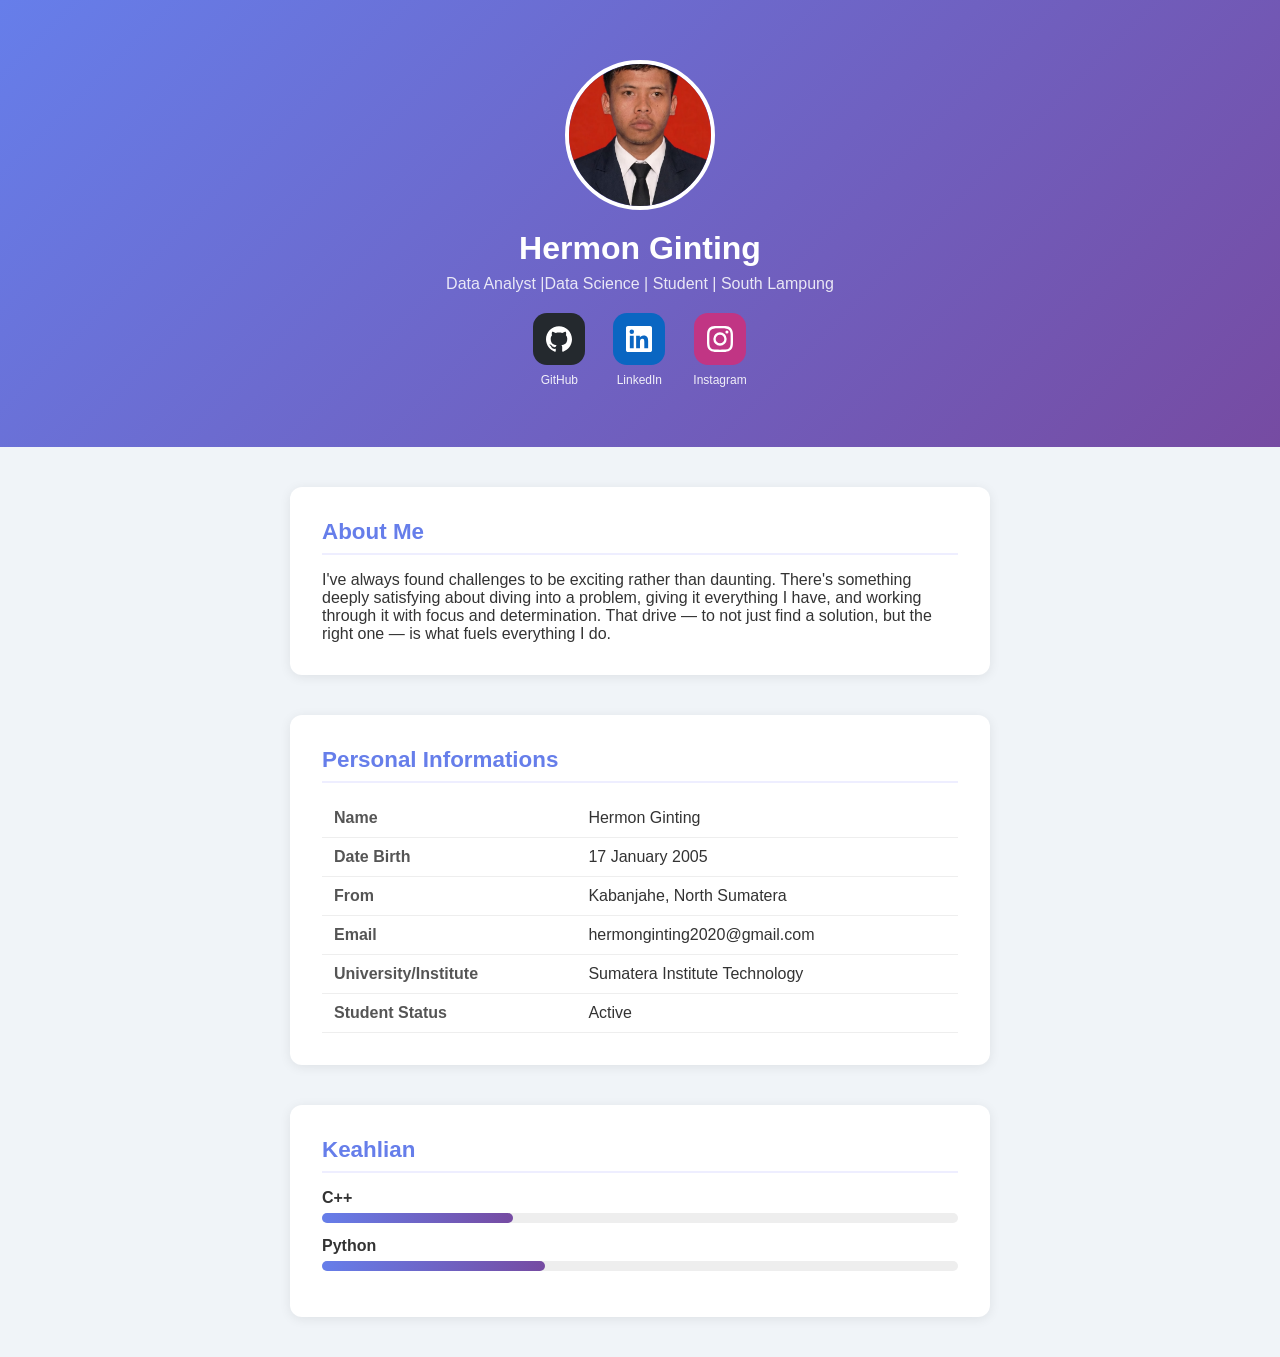
==== index.html @ 8c57c919 "fix: pindah file ke root" ====
<!DOCTYPE html>
<html lang="id">
<head>
  <meta charset="UTF-8">
  <meta name="viewport" content="width=device-width, initial-scale=1.0">
  <title>Biodata - Hermon Ginting</title>
  <link rel="stylesheet" href="style.css">
</head>
<body>
    <header>
        <img src="formal.jpeg" alt="Foto Profil" class="foto-profil">
        <h1>Hermon Ginting</h1>
        <p class="subtitle">Data Analyst |Data Science | Student | South Lampung</p>
       
        <nav class="socials">
        <a class="social-btn btn-github" href="https://github.com/Mon877-ars" target="_blank">
            <div class="social-icon">
                <svg viewBox="0 0 24 24"><path d="M12 .297c-6.63 0-12 5.373-12 12 0 5.303 3.438 9.8 8.205 11.385.6.113.82-.258.82-.577 0-.285-.01-1.04-.015-2.04-3.338.724-4.042-1.61-4.042-1.61-.546-1.387-1.333-1.757-1.333-1.757-1.09-.745.083-.729.083-.729 1.205.084 1.84 1.236 1.84 1.236 1.07 1.835 2.809 1.305 3.495.998.108-.776.418-1.305.762-1.605-2.665-.3-5.466-1.332-5.466-5.93 0-1.31.465-2.38 1.235-3.22-.135-.303-.54-1.523.105-3.176 0 0 1.005-.322 3.3 1.23.96-.267 1.98-.399 3-.405 1.02.006 2.04.138 3 .405 2.28-1.552 3.285-1.23 3.285-1.23.645 1.653.24 2.873.12 3.176.765.84 1.23 1.91 1.23 3.22 0 4.61-2.805 5.625-5.475 5.92.42.36.81 1.096.81 2.22 0 1.605-.015 2.896-.015 3.286 0 .315.21.69.825.57C20.565 22.092 24 17.592 24 12.297c0-6.627-5.373-12-12-12"/></svg>
            </div>
            <span class="social-label">GitHub</span>
        </a>
        <a class="social-btn btn-linkedin" href="https://www.linkedin.com/in/hermon-ginting-5511263b6" target="_blank">
            <div class="social-icon">
                <svg viewBox="0 0 24 24"><path d="M20.447 20.452h-3.554v-5.569c0-1.328-.027-3.037-1.852-3.037-1.853 0-2.136 1.445-2.136 2.939v5.667H9.351V9h3.414v1.561h.046c.477-.9 1.637-1.85 3.37-1.85 3.601 0 4.267 2.37 4.267 5.455v6.286zM5.337 7.433a2.062 2.062 0 0 1-2.063-2.065 2.064 2.064 0 1 1 2.063 2.065zm1.782 13.019H3.555V9h3.564v11.452zM22.225 0H1.771C.792 0 0 .774 0 1.729v20.542C0 23.227.792 24 1.771 24h20.451C23.2 24 24 23.227 24 22.271V1.729C24 .774 23.2 0 22.222 0h.003z"/></svg>
            </div>
            <span class="social-label">LinkedIn</span>
        </a>
        <a class="social-btn btn-instagram" href="https://www.instagram.com/its_leemon1/" target="_blank">
            <div class="social-icon">
                <svg viewBox="0 0 24 24"><path d="M12 2.163c3.204 0 3.584.012 4.85.07 3.252.148 4.771 1.691 4.919 4.919.058 1.265.069 1.645.069 4.849 0 3.205-.012 3.584-.069 4.849-.149 3.225-1.664 4.771-4.919 4.919-1.266.058-1.644.07-4.85.07-3.204 0-3.584-.012-4.849-.07-3.26-.149-4.771-1.699-4.919-4.92-.058-1.265-.07-1.644-.07-4.849 0-3.204.013-3.583.07-4.849.149-3.227 1.664-4.771 4.919-4.919 1.266-.057 1.645-.069 4.849-.069zm0-2.163c-3.259 0-3.667.014-4.947.072-4.358.2-6.78 2.618-6.98 6.98-.059 1.281-.073 1.689-.073 4.948 0 3.259.014 3.668.072 4.948.2 4.358 2.618 6.78 6.98 6.98 1.281.058 1.689.072 4.948.072 3.259 0 3.668-.014 4.948-.072 4.354-.2 6.782-2.618 6.979-6.98.059-1.28.073-1.689.073-4.948 0-3.259-.014-3.667-.072-4.947-.196-4.354-2.617-6.78-6.979-6.98-1.281-.059-1.69-.073-4.949-.073zm0 5.838a6.162 6.162 0 1 0 0 12.324 6.162 6.162 0 0 0 0-12.324zM12 16a4 4 0 1 1 0-8 4 4 0 0 1 0 8zm6.406-11.845a1.44 1.44 0 1 0 0 2.881 1.44 1.44 0 0 0 0-2.881z"/></svg>
            </div>
            <span class="social-label">Instagram</span>
        </a>
    </nav>
    </header>

    <section id="tentang">

        <h2>About Me</h2>
        <p>I've always found challenges to be exciting rather than daunting. There's something deeply satisfying about diving into a problem, giving it everything I have, and working through it with focus and determination. That drive — to not just find a solution, but the right one — is what fuels everything I do.</p>
    </section>
    <section id="info">
        <h2>Personal Informations</h2>
        <table>
            <tr><td>Name</td><td>Hermon Ginting</td></tr>
            <tr><td>Date Birth</td><td>17 January 2005</td></tr>
            <tr><td>From</td><td>Kabanjahe, North Sumatera</td></tr>
            <tr><td>Email</td><td>hermonginting2020@gmail.com</td></tr>
            <tr><td>University/Institute</td><td>Sumatera Institute Technology </td></tr>
            <tr><td>Student Status</td><td>Active</td></tr>
        </table>
    </section>

    <section id="skills">

        <h2>Keahlian</h2>
        <div class="skill">
            <span>C++</span>
            <div class="bar"><div class="fill" style="width: 30%"></div></div>
            </div>

            <div class="skill">
                <span>Python</span>
            <div class="bar"><div class="fill" style="width: 35%"></div></div>
        </div>
    </section>
  <script src="script.js"></script>
</body>
</html>
---- style.css ----
/* Reset bawaan browser */
* { margin: 0; padding: 0; box-sizing: border-box; }

body {
  font-family: 'Segoe UI', sans-serif;
  background: #f0f4f8;
  color: #333;
}

/* Header */
header {
  background: linear-gradient(135deg, #667eea, #764ba2);
  color: white;
  text-align: center;
  padding: 60px 20px;
}
.socials {
  display: flex;
  gap: 28px;
  justify-content: center;
  flex-wrap: wrap;
  margin-top: 20px;
}
.social-btn {
  display: flex;
  flex-direction: column;   /* ← ini yang bikin label ke bawah */
  align-items: center;
  gap: 8px;
  text-decoration: none;
  transition: transform 0.15s;
}
.social-btn:hover { transform: translateY(-3px); }

.social-icon {
  width: 52px;
  height: 52px;
  border-radius: 14px;
  display: flex;
  align-items: center;
  justify-content: center;
}
.social-icon svg { width: 26px; height: 26px; fill: white; }

.social-label {
  font-size: 12px;
  font-weight: 500;
  color: rgba(255,255,255,0.9);
}

.btn-github   .social-icon { background: #24292e; }
.btn-linkedin .social-icon { background: #0A66C2; }
.btn-instagram .social-icon { background: #C13584; }
.foto-profil {
  width: 150px;
  height: 150px;
  border-radius: 50%;       /* Bikin foto jadi bulat */
  border: 4px solid white;
  object-fit: cover;
  margin-bottom: 16px;
}

header h1 { font-size: 2rem; }
.subtitle { opacity: 0.85; margin-top: 8px; }

/* Section umum */
section {
  max-width: 700px;
  margin: 40px auto;
  background: white;
  border-radius: 12px;
  padding: 32px;
  box-shadow: 0 2px 12px rgba(0,0,0,0.08);
}

section h2 {
  font-size: 1.4rem;
  color: #667eea;
  margin-bottom: 16px;
  padding-bottom: 8px;
  border-bottom: 2px solid #eef;
}

/* Tabel info */
table { width: 100%; border-collapse: collapse; }
td { padding: 10px 12px; border-bottom: 1px solid #eee; }
td:first-child { font-weight: bold; width: 40%; color: #555; }

.skill { margin-bottom: 14px; }
.skill span { display: block; margin-bottom: 6px; font-weight: bold; }
.bar { background: #eee; border-radius: 20px; height: 10px; }
.fill { background: linear-gradient(90deg, #667eea, #764ba2); 
        height: 100%; border-radius: 20px; }
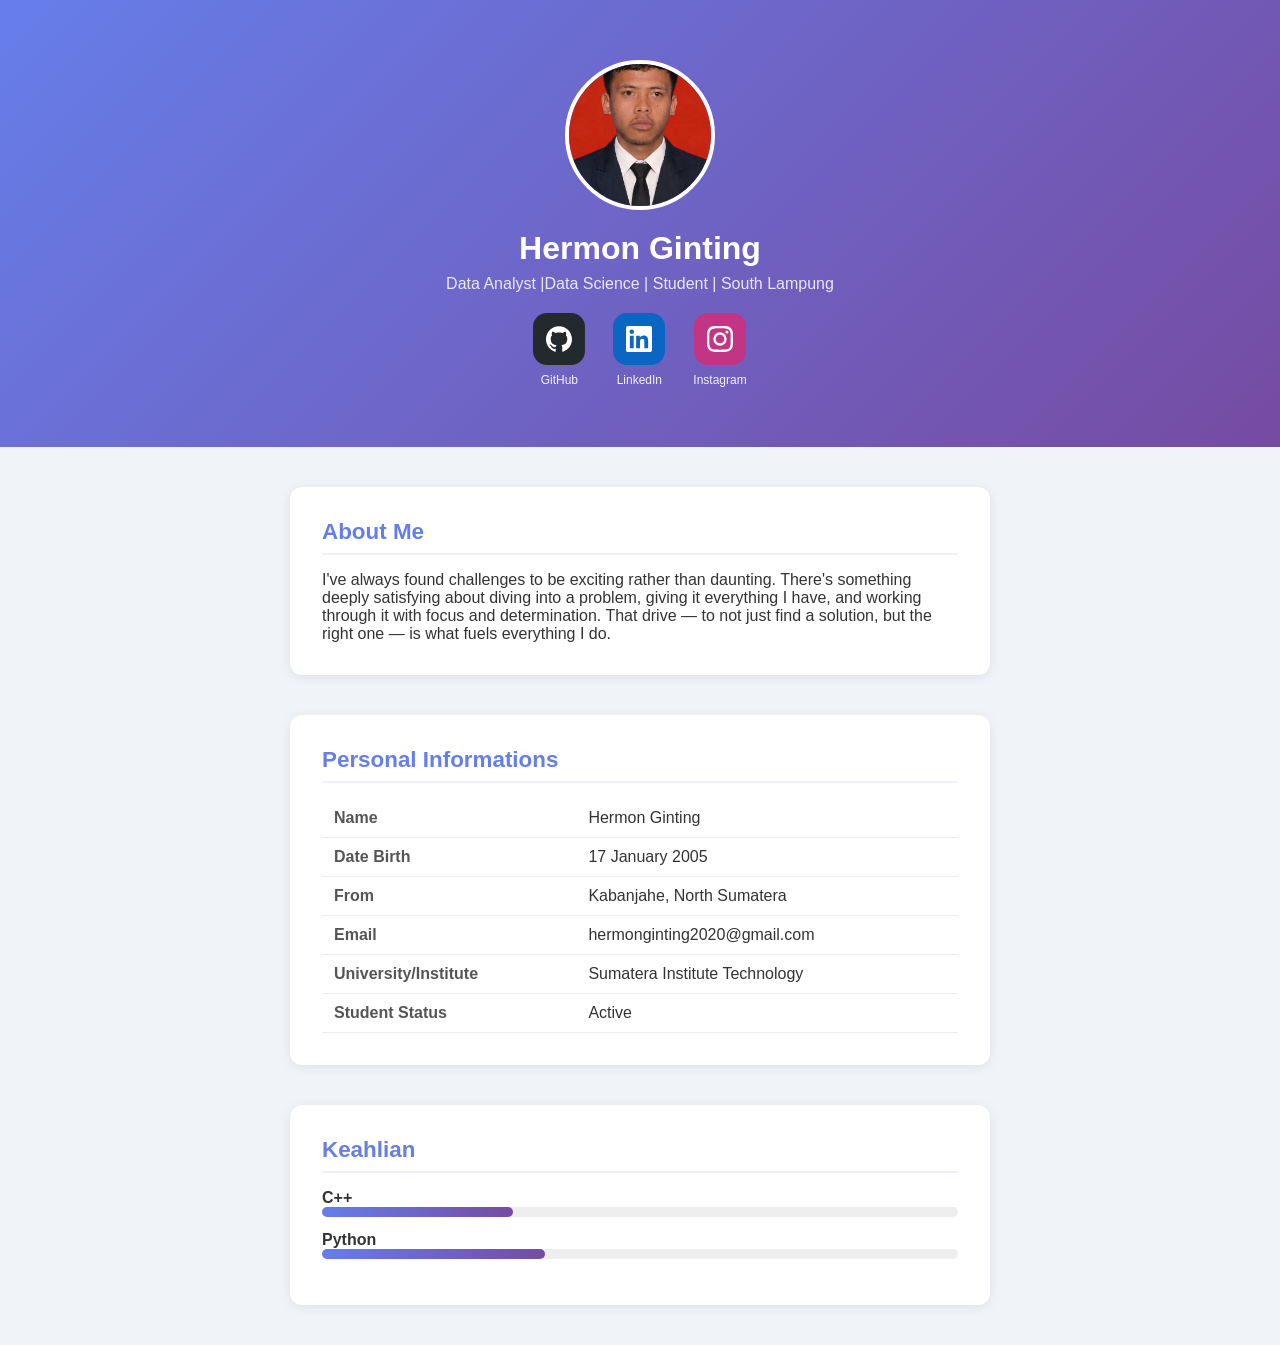
==== commit 00d97f38: "fix: hapus js" ====
--- a/index.html
+++ b/index.html
@@ -64,6 +64,5 @@
             <div class="bar"><div class="fill" style="width: 35%"></div></div>
         </div>
     </section>
-  <script src="script.js"></script>
 </body>
 </html>
--- a/style.css
+++ b/style.css
@@ -86,7 +86,7 @@
 td:first-child { font-weight: bold; width: 40%; color: #555; }
 
 .skill { margin-bottom: 14px; }
-.skill span { display: block; margin-bottom: 6px; font-weight: bold; }
+.skill span { font-weight: bold; }
 .bar { background: #eee; border-radius: 20px; height: 10px; }
 .fill { background: linear-gradient(90deg, #667eea, #764ba2); 
         height: 100%; border-radius: 20px; }
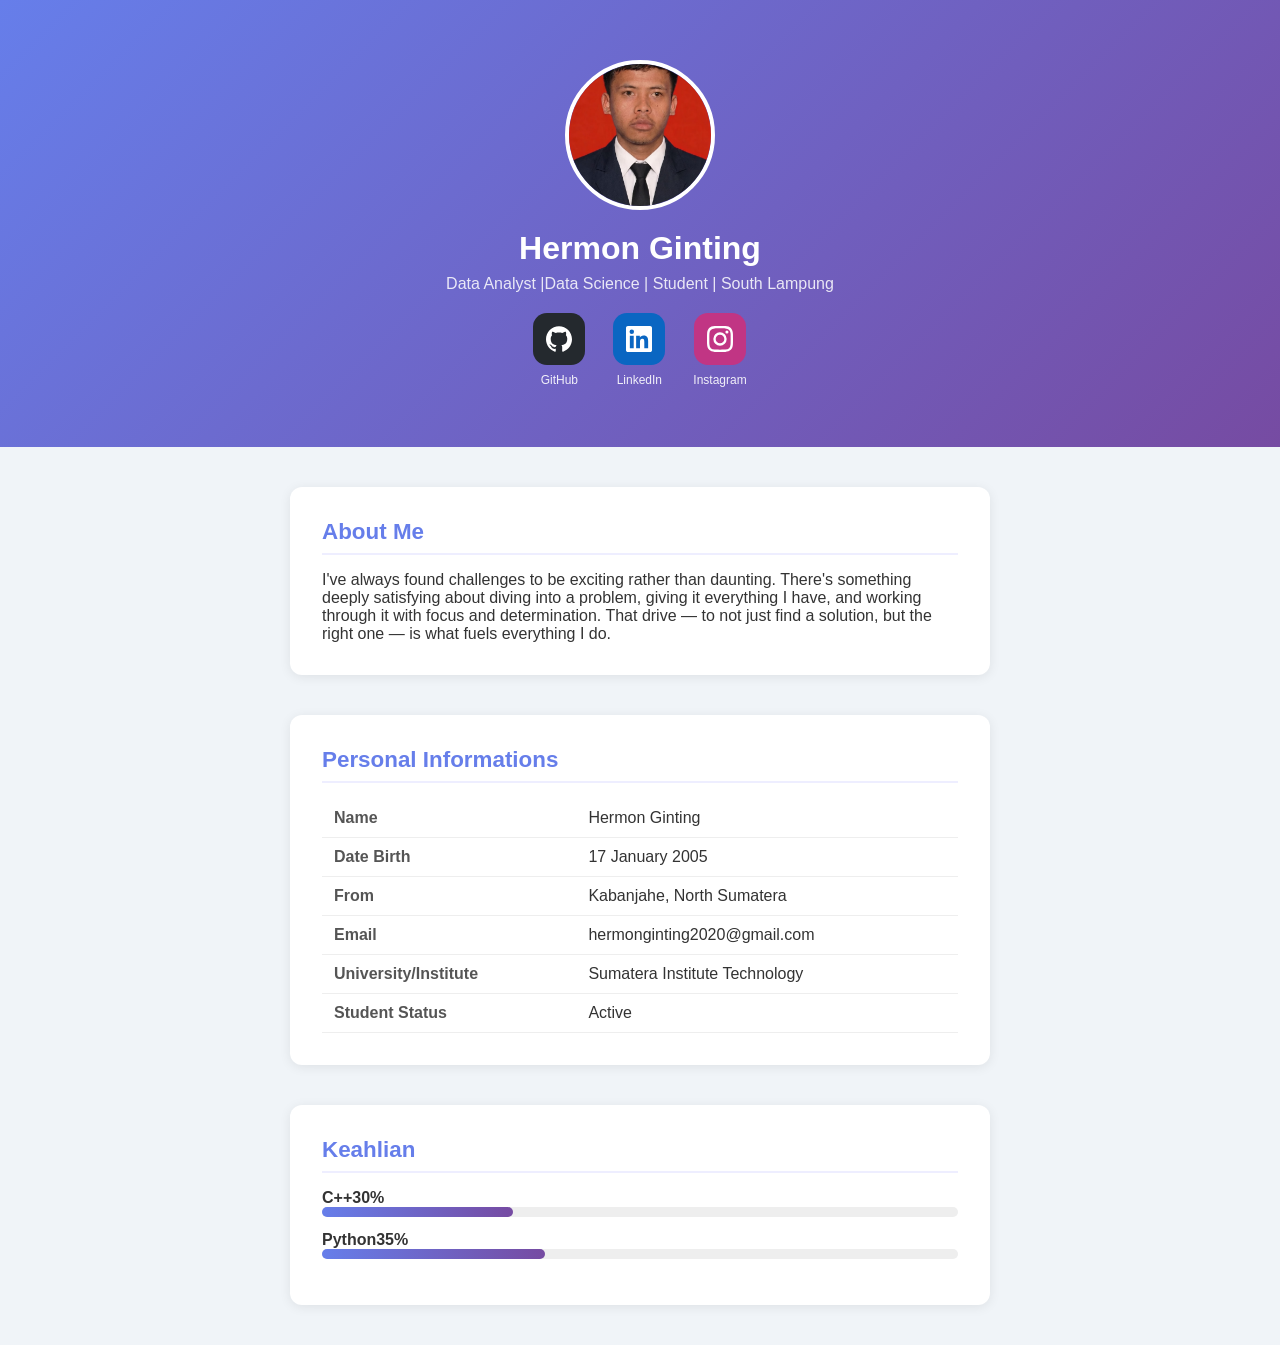
==== commit 23cfb658: "fix: persentase skill" ====
--- a/index.html
+++ b/index.html
@@ -64,5 +64,26 @@
             <div class="bar"><div class="fill" style="width: 35%"></div></div>
         </div>
     </section>
+    <script>
+    document.querySelectorAll('.skill').forEach(skill => {
+      const fill = skill.querySelector('.fill');
+      const width = fill.style.width;
+      
+      const label = document.createElement('span');
+      label.textContent = width;
+      label.className = 'skill-pct';
+      
+      const name = skill.querySelector('span');
+      
+      const header = document.createElement('div');
+      header.className = 'skill-header';
+      header.appendChild(name.cloneNode(true));
+      header.appendChild(label);
+      
+      name.replaceWith(header);
+    });
+  </script>
+</body>
+</html>
 </body>
 </html>
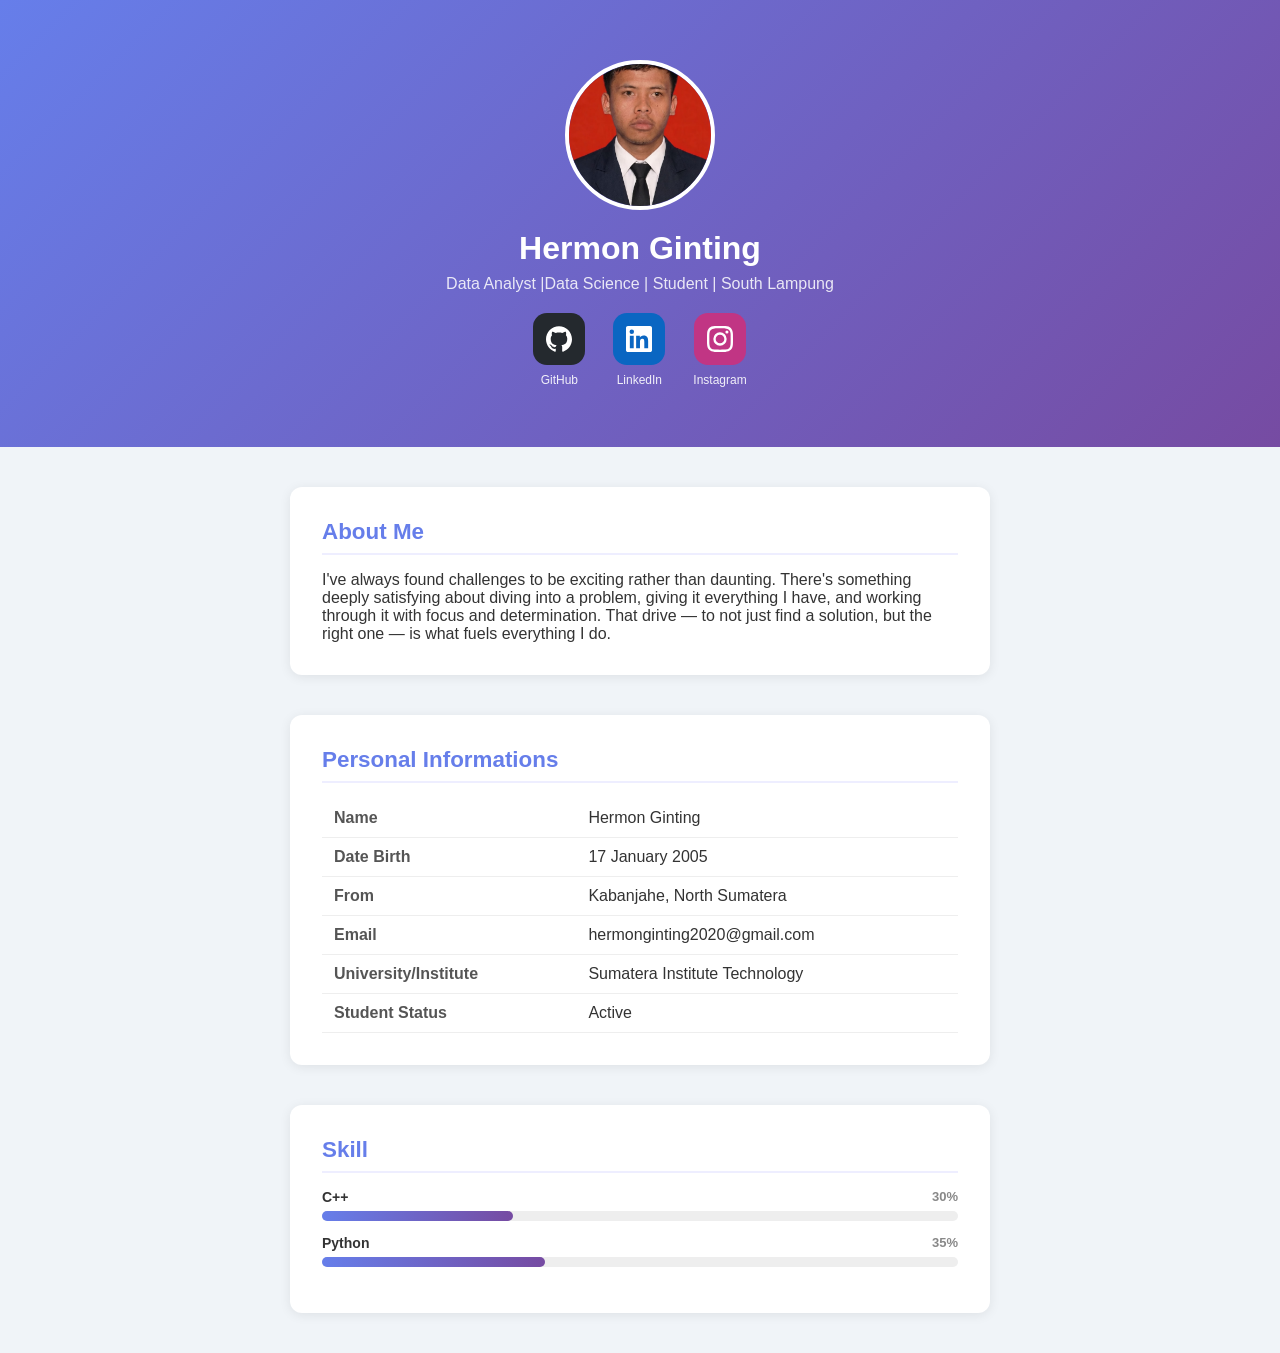
==== commit e4030aa7: "fix: keahlian jadi skill" ====
--- a/index.html
+++ b/index.html
@@ -53,7 +53,7 @@
 
     <section id="skills">
 
-        <h2>Keahlian</h2>
+        <h2>Skill</h2>
         <div class="skill">
             <span>C++</span>
             <div class="bar"><div class="fill" style="width: 30%"></div></div>
--- a/style.css
+++ b/style.css
@@ -13,6 +13,17 @@
   color: white;
   text-align: center;
   padding: 60px 20px;
+}
+.skill-header {
+  display: flex;
+  justify-content: space-between;
+  margin-bottom: 6px;
+  font-size: 14px;
+}
+.skill-pct {
+  color: #888;
+  font-size: 13px;
+  font-weight: normal;
 }
 .socials {
   display: flex;
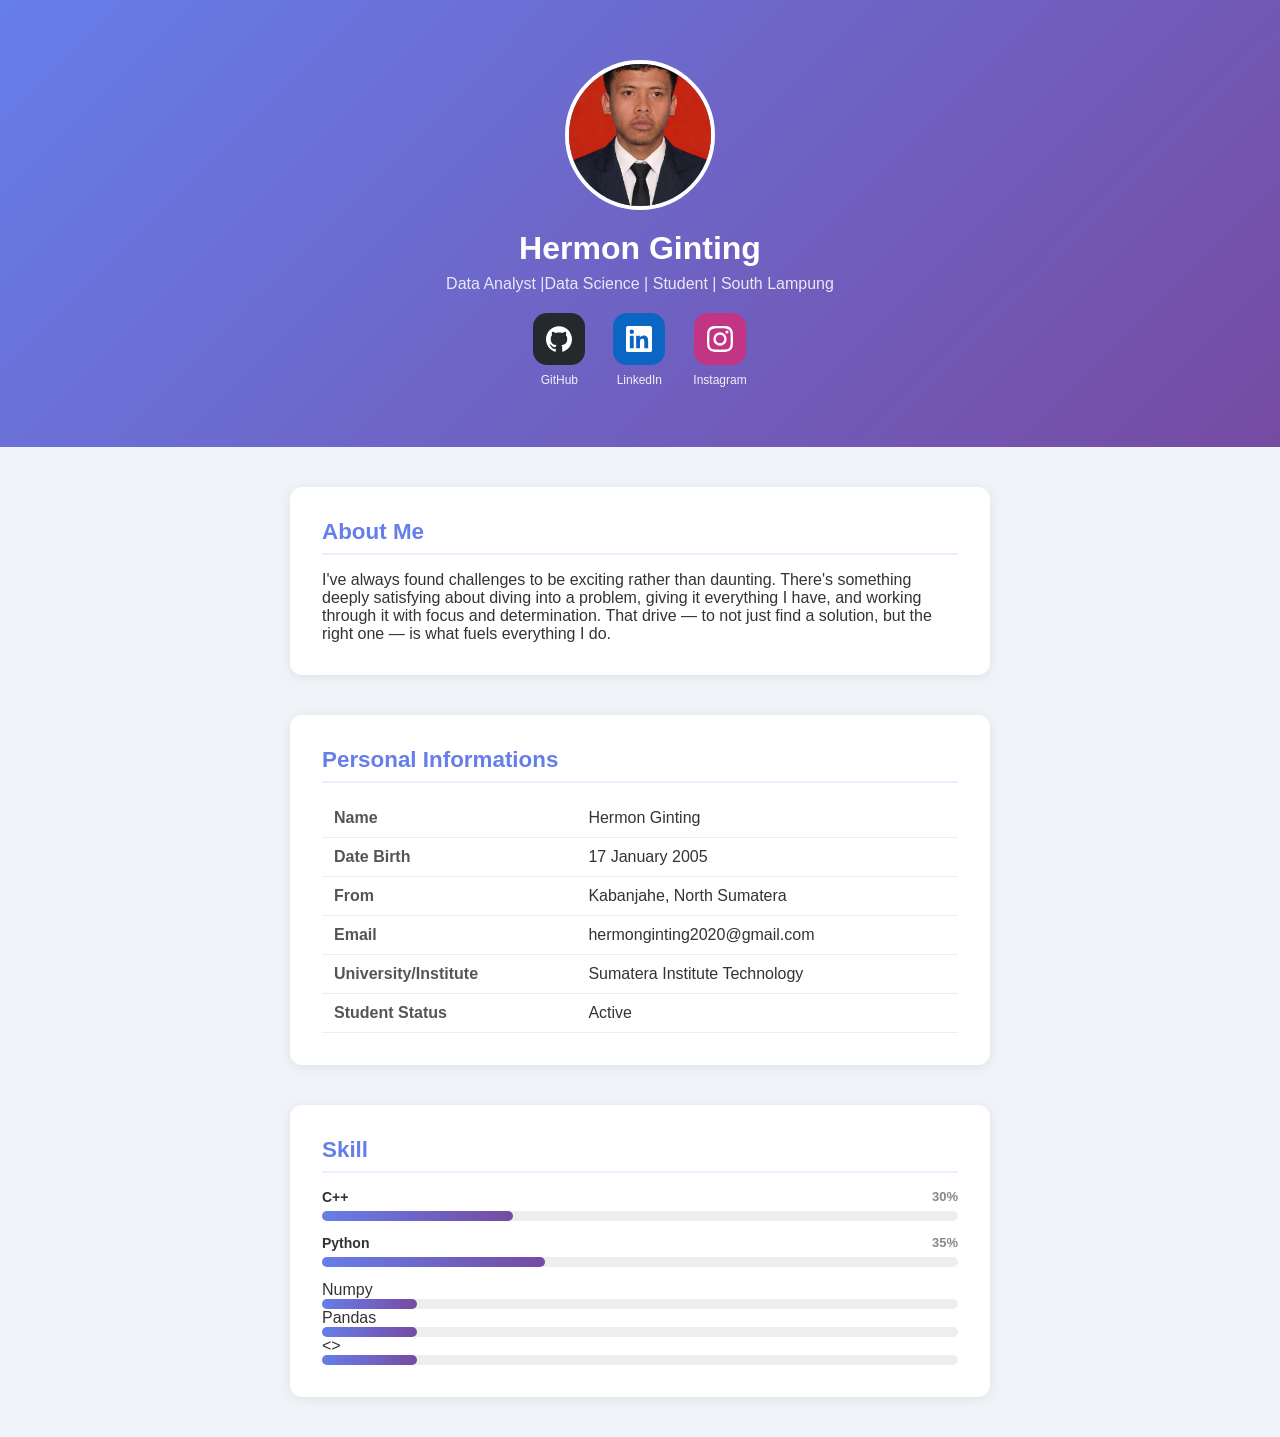
==== commit 0ed03eea: "update: tambah numpy dan pandas" ====
--- a/index.html
+++ b/index.html
@@ -58,11 +58,19 @@
             <span>C++</span>
             <div class="bar"><div class="fill" style="width: 30%"></div></div>
             </div>
-
             <div class="skill">
-                <span>Python</span>
+            <span>Python</span>
             <div class="bar"><div class="fill" style="width: 35%"></div></div>
-        </div>
+            </div>
+            <span>Numpy</span>
+            <div class ="bar"><div class="fill" style="width:15%"></div></div>
+            </div>
+            <span>Pandas</span>
+            <div class ="bar"><div class="fill" style="width:15%"></div></div>
+            </div>
+            <Seaborn><>
+            <div class ="bar"><div class="fill" style="width:15%"></div></div>
+            </div>
     </section>
     <script>
     document.querySelectorAll('.skill').forEach(skill => {
